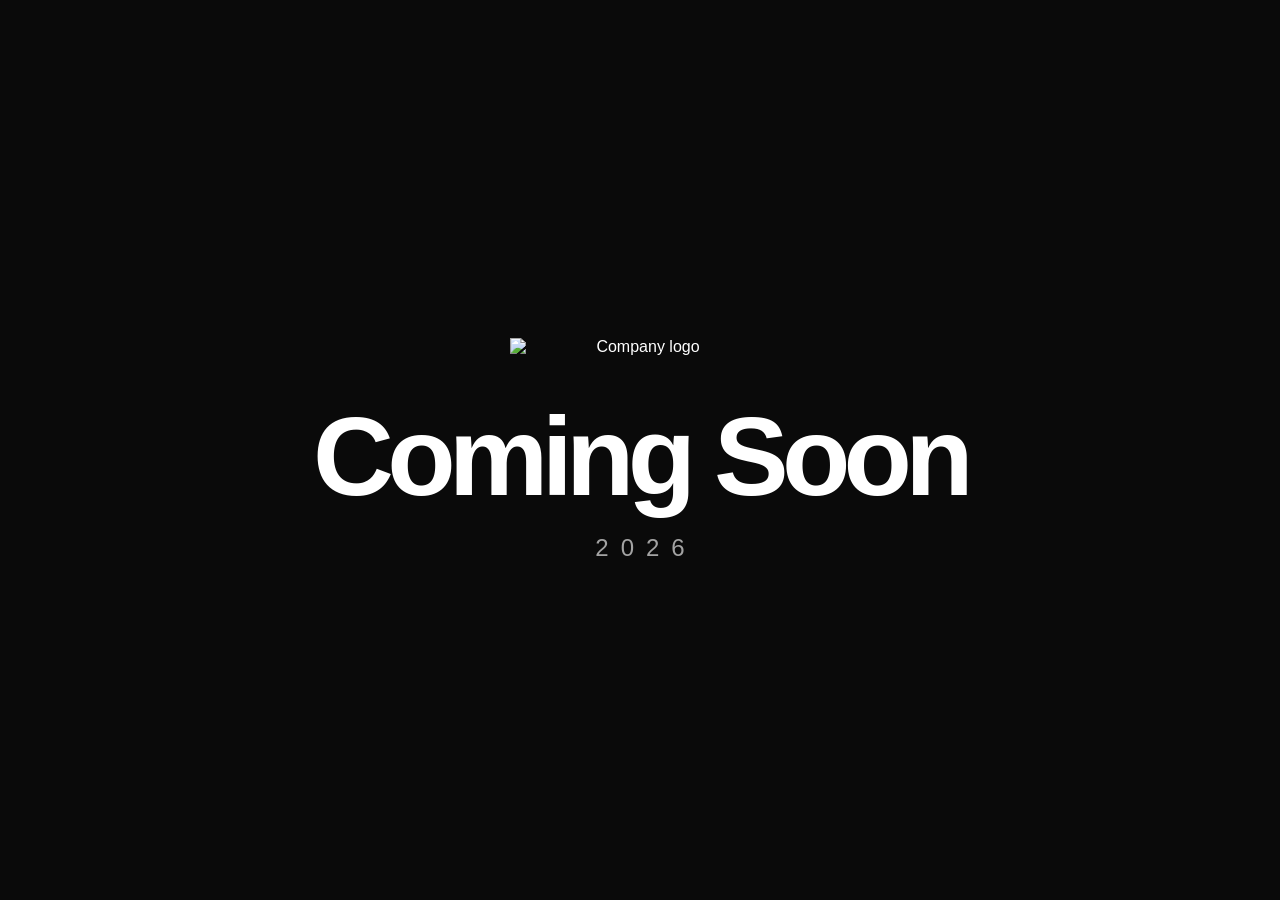
==== docs/index.html @ 945931c4 "Create coming soon page" ====
<!DOCTYPE html>
<html lang="en">
<head>
  <meta charset="UTF-8">

  <meta
    name="viewport"
    content="width=device-width, initial-scale=1.0"
  >

  <meta
    name="robots"
    content="noindex, nofollow, noarchive"
  >

  <title>Coming Soon — 2026</title>

  <style>
    * {
      box-sizing: border-box;
    }

    html,
    body {
      margin: 0;
      width: 100%;
      min-height: 100%;
    }

    body {
      min-height: 100vh;
      display: flex;
      align-items: center;
      justify-content: center;
      padding: 32px;
      overflow: hidden;

      background: #0a0a0a;
      color: #ffffff;

      font-family:
        Arial,
        Helvetica,
        sans-serif;
    }

    .coming-soon {
      width: 100%;
      max-width: 700px;
      text-align: center;
    }

    .logo {
      display: block;
      width: min(260px, 65vw);
      max-height: 180px;
      margin: 0 auto 48px;

      object-fit: contain;
    }

    h1 {
      margin: 0;

      font-size: clamp(3rem, 10vw, 7rem);
      font-weight: 600;
      line-height: 0.95;
      letter-spacing: -0.06em;
    }

    .year {
      margin: 24px 0 0;

      color: #a3a3a3;

      font-size: clamp(1rem, 3vw, 1.5rem);
      font-weight: 400;
      letter-spacing: 0.5em;
      text-indent: 0.5em;
    }

    @media (max-width: 500px) {
      .logo {
        margin-bottom: 36px;
      }
    }
  </style>
</head>

<body>
  <main class="coming-soon">
    <img
      class="logo"
      src="logo.png"
      alt="Company logo"
    >

    <h1>Coming Soon</h1>

    <p class="year">2026</p>
  </main>
</body>
</html>
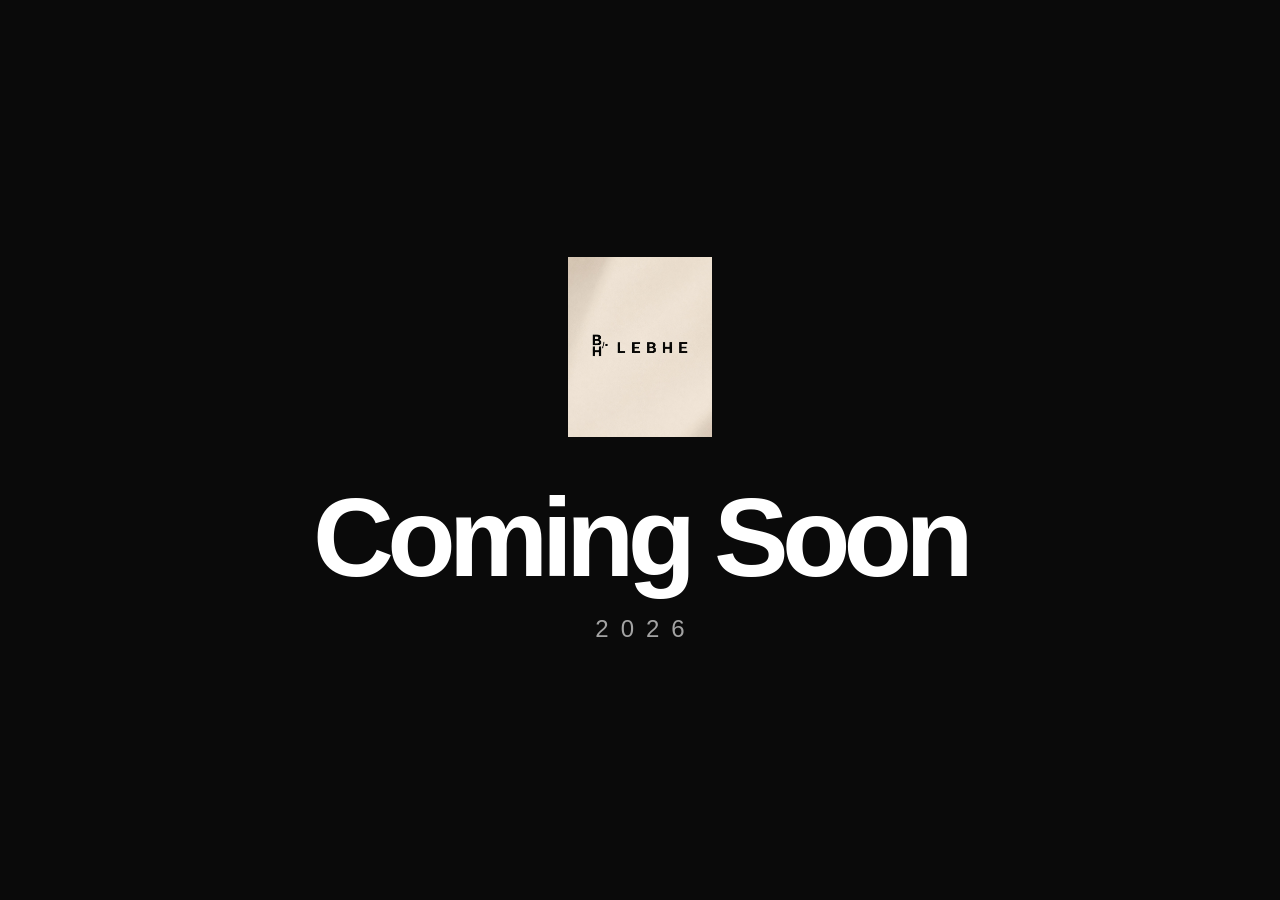
==== commit 683a2922: "Update index.html" ====
--- a/docs/index.html
+++ b/docs/index.html
@@ -91,7 +91,7 @@
   <main class="coming-soon">
     <img
       class="logo"
-      src="logo.png"
+      src="logo.jpg"
       alt="Company logo"
     >
 
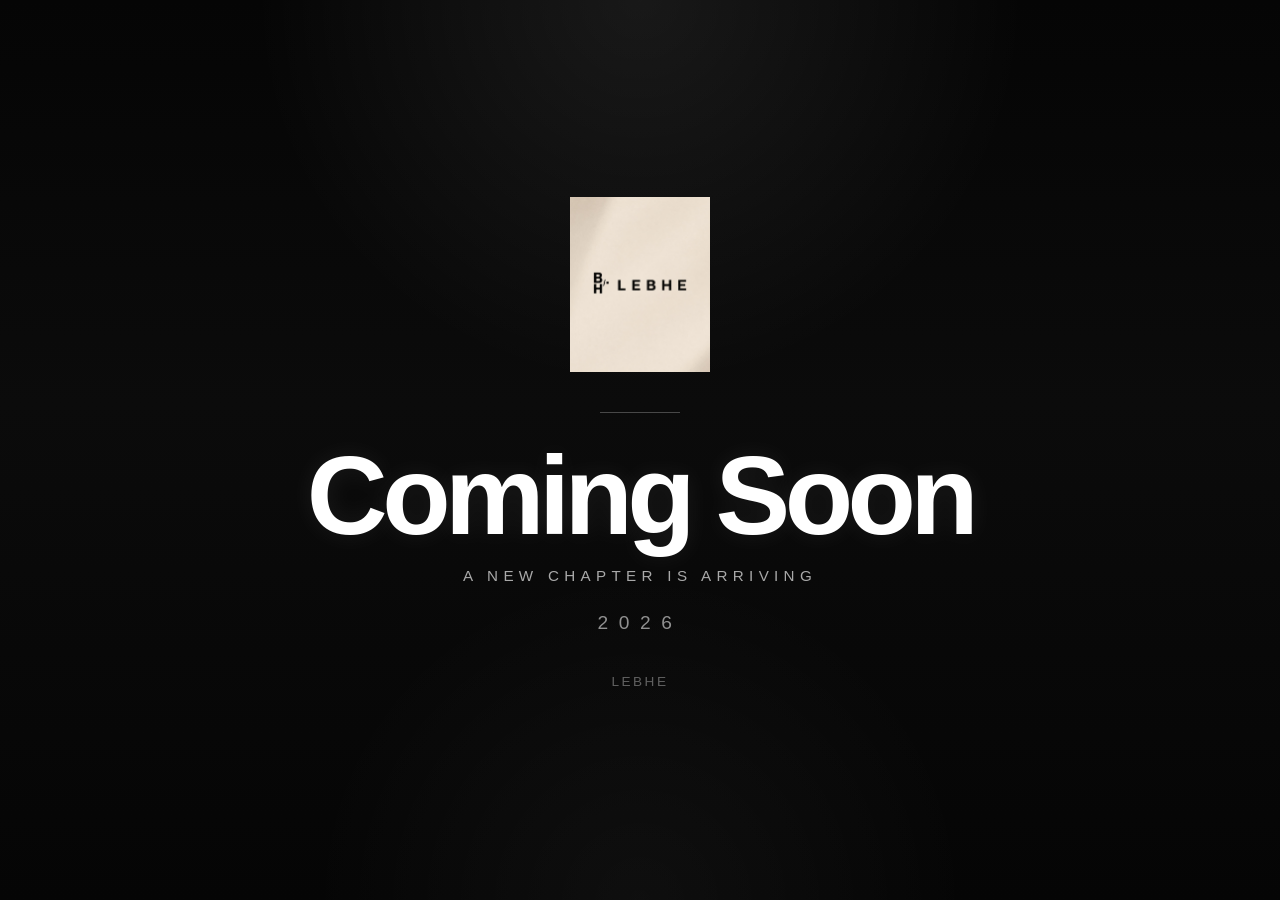
==== commit 9b473a9a: "Refactor index.html for coming soon page Updated the HTML structure and styles for the coming soon p" ====
--- a/docs/index.html
+++ b/docs/index.html
@@ -2,17 +2,7 @@
 <html lang="en">
 <head>
   <meta charset="UTF-8">
-
-  <meta
-    name="viewport"
-    content="width=device-width, initial-scale=1.0"
-  >
-
-  <meta
-    name="robots"
-    content="noindex, nofollow, noarchive"
-  >
-
+  <meta name="viewport" content="width=device-width, initial-scale=1.0">
   <title>Coming Soon — 2026</title>
 
   <style>
@@ -20,9 +10,9 @@
       box-sizing: border-box;
     }
 
-    html,
-    body {
+    html, body {
       margin: 0;
+      padding: 0;
       width: 100%;
       min-height: 100%;
     }
@@ -32,72 +22,105 @@
       display: flex;
       align-items: center;
       justify-content: center;
-      padding: 32px;
+      padding: 30px;
       overflow: hidden;
+      font-family: "Helvetica Neue", Arial, sans-serif;
+      color: white;
+      text-align: center;
 
-      background: #0a0a0a;
-      color: #ffffff;
-
-      font-family:
-        Arial,
-        Helvetica,
-        sans-serif;
+      background:
+        radial-gradient(circle at top, rgba(255,255,255,0.08), transparent 35%),
+        radial-gradient(circle at bottom, rgba(255,255,255,0.04), transparent 30%),
+        linear-gradient(180deg, #050505 0%, #0b0b0b 45%, #050505 100%);
     }
 
-    .coming-soon {
+    .container {
+      max-width: 800px;
       width: 100%;
-      max-width: 700px;
-      text-align: center;
     }
 
     .logo {
       display: block;
-      width: min(260px, 65vw);
-      max-height: 180px;
-      margin: 0 auto 48px;
+      width: 140px;
+      max-width: 45vw;
+      height: auto;
+      margin: 0 auto 40px;
+      object-fit: contain;
+    }
 
-      object-fit: contain;
+    .line {
+      width: 80px;
+      height: 1px;
+      background: rgba(255,255,255,0.25);
+      margin: 0 auto 30px;
     }
 
     h1 {
       margin: 0;
-
       font-size: clamp(3rem, 10vw, 7rem);
       font-weight: 600;
+      letter-spacing: -0.05em;
       line-height: 0.95;
-      letter-spacing: -0.06em;
+      text-shadow: 0 0 24px rgba(255,255,255,0.08);
+    }
+
+    .subtitle {
+      margin-top: 18px;
+      color: rgba(255,255,255,0.65);
+      font-size: 0.95rem;
+      letter-spacing: 0.35em;
+      text-transform: uppercase;
     }
 
     .year {
-      margin: 24px 0 0;
-
-      color: #a3a3a3;
-
-      font-size: clamp(1rem, 3vw, 1.5rem);
-      font-weight: 400;
-      letter-spacing: 0.5em;
-      text-indent: 0.5em;
+      margin-top: 28px;
+      font-size: 1.2rem;
+      color: rgba(255,255,255,0.55);
+      letter-spacing: 0.55em;
+      text-transform: uppercase;
     }
 
-    @media (max-width: 500px) {
+    .small-text {
+      margin-top: 40px;
+      font-size: 0.85rem;
+      color: rgba(255,255,255,0.35);
+      letter-spacing: 0.18em;
+      text-transform: uppercase;
+    }
+
+    @media (max-width: 600px) {
       .logo {
-        margin-bottom: 36px;
+        width: 110px;
+        margin-bottom: 30px;
+      }
+
+      .subtitle {
+        font-size: 0.8rem;
+        letter-spacing: 0.25em;
+      }
+
+      .year {
+        font-size: 1rem;
+        letter-spacing: 0.4em;
+      }
+
+      .small-text {
+        font-size: 0.75rem;
       }
     }
   </style>
 </head>
+<body>
+  <main class="container">
+    <img class="logo" src="./logo.jpg" alt="Logo">
 
-<body>
-  <main class="coming-soon">
-    <img
-      class="logo"
-      src="logo.jpg"
-      alt="Company logo"
-    >
+    <div class="line"></div>
 
     <h1>Coming Soon</h1>
+    <p class="subtitle">A new chapter is arriving</p>
+    <p class="year">2026</p>
 
-    <p class="year">2026</p>
+    <p class="small-text">LEBHE</p>
   </main>
 </body>
 </html>
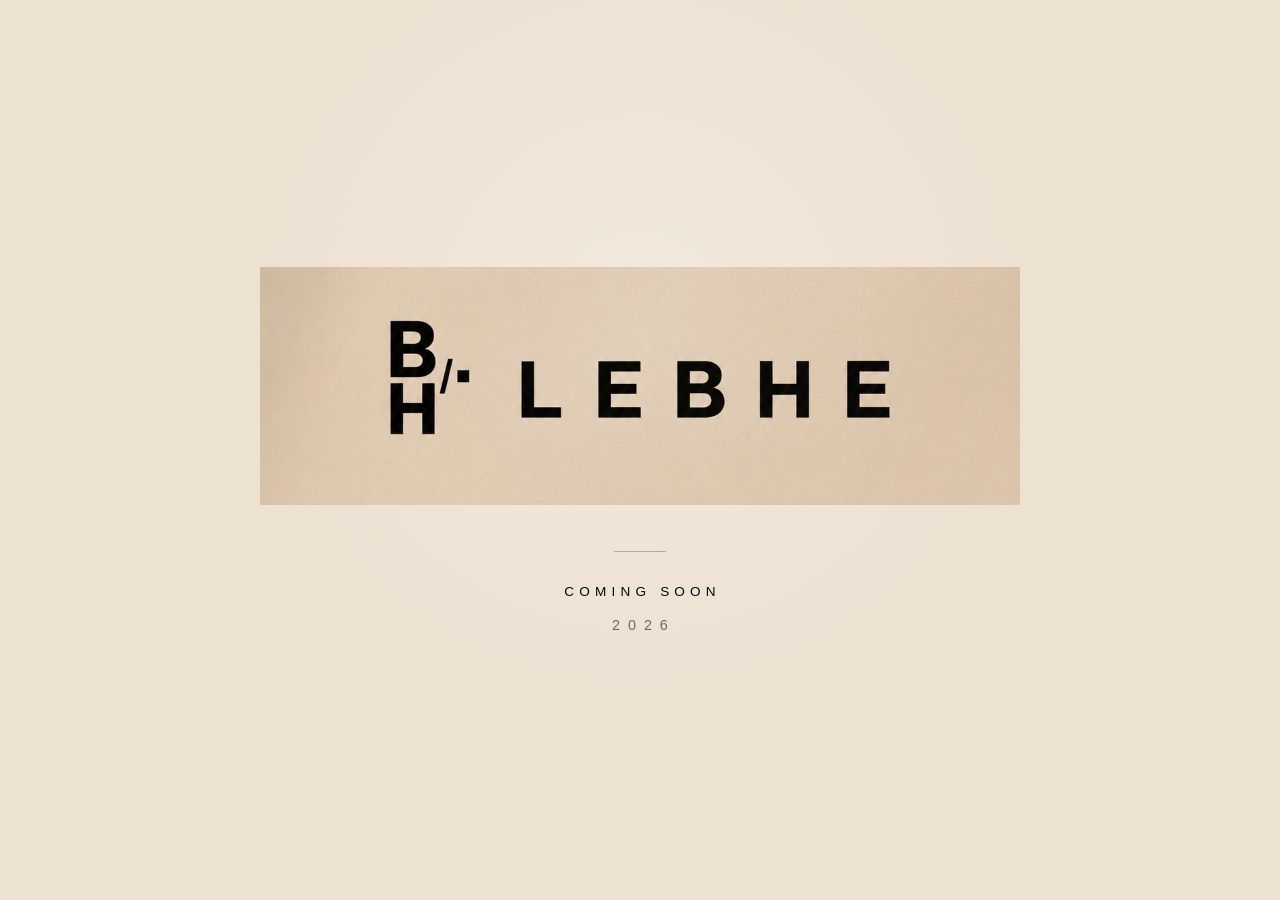
==== commit a374455f: "Improve coming soon design" ====
--- a/docs/index.html
+++ b/docs/index.html
@@ -2,125 +2,149 @@
 <html lang="en">
 <head>
   <meta charset="UTF-8">
-  <meta name="viewport" content="width=device-width, initial-scale=1.0">
-  <title>Coming Soon — 2026</title>
+
+  <meta
+    name="viewport"
+    content="width=device-width, initial-scale=1.0"
+  >
+
+  <meta
+    name="robots"
+    content="noindex, nofollow, noarchive"
+  >
+
+  <title>LEBHE — Coming Soon</title>
 
   <style>
+    :root {
+      --background: #ede1d2;
+      --text: #0a0a0a;
+      --muted: rgba(10, 10, 10, 0.55);
+      --line: rgba(10, 10, 10, 0.25);
+    }
+
     * {
       box-sizing: border-box;
     }
 
-    html, body {
+    html,
+    body {
       margin: 0;
-      padding: 0;
       width: 100%;
       min-height: 100%;
     }
 
     body {
       min-height: 100vh;
+      min-height: 100svh;
+
+      background:
+        radial-gradient(
+          circle at 50% 35%,
+          rgba(255, 255, 255, 0.25),
+          transparent 45%
+        ),
+        var(--background);
+
+      color: var(--text);
+      font-family: Arial, Helvetica, sans-serif;
+    }
+
+    .page {
+      min-height: 100vh;
+      min-height: 100svh;
+
       display: flex;
+      flex-direction: column;
       align-items: center;
       justify-content: center;
-      padding: 30px;
-      overflow: hidden;
-      font-family: "Helvetica Neue", Arial, sans-serif;
-      color: white;
+
+      padding: 48px 24px;
       text-align: center;
-
-      background:
-        radial-gradient(circle at top, rgba(255,255,255,0.08), transparent 35%),
-        radial-gradient(circle at bottom, rgba(255,255,255,0.04), transparent 30%),
-        linear-gradient(180deg, #050505 0%, #0b0b0b 45%, #050505 100%);
     }
 
-    .container {
-      max-width: 800px;
-      width: 100%;
+    /*
+      This frame crops the large empty areas
+      from the original portrait JPG.
+    */
+    .logo-frame {
+      width: min(760px, 92vw);
+      aspect-ratio: 3.2 / 1;
+
+      overflow: hidden;
+      position: relative;
     }
 
     .logo {
+      width: 100%;
+      height: 100%;
+
       display: block;
-      width: 140px;
-      max-width: 45vw;
-      height: auto;
-      margin: 0 auto 40px;
-      object-fit: contain;
+      object-fit: cover;
+      object-position: center 50%;
+
+      mix-blend-mode: multiply;
     }
 
-    .line {
-      width: 80px;
+    .divider {
+      width: 52px;
       height: 1px;
-      background: rgba(255,255,255,0.25);
-      margin: 0 auto 30px;
+
+      margin: 46px auto 32px;
+      background: var(--line);
     }
 
-    h1 {
+    .status {
       margin: 0;
-      font-size: clamp(3rem, 10vw, 7rem);
-      font-weight: 600;
-      letter-spacing: -0.05em;
-      line-height: 0.95;
-      text-shadow: 0 0 24px rgba(255,255,255,0.08);
-    }
 
-    .subtitle {
-      margin-top: 18px;
-      color: rgba(255,255,255,0.65);
-      font-size: 0.95rem;
-      letter-spacing: 0.35em;
+      font-size: clamp(0.7rem, 1.3vw, 0.85rem);
+      font-weight: 500;
+      letter-spacing: 0.38em;
+      text-indent: 0.38em;
       text-transform: uppercase;
     }
 
     .year {
-      margin-top: 28px;
-      font-size: 1.2rem;
-      color: rgba(255,255,255,0.55);
+      margin: 18px 0 0;
+
+      color: var(--muted);
+      font-size: clamp(0.75rem, 1.4vw, 0.9rem);
+      font-weight: 400;
       letter-spacing: 0.55em;
-      text-transform: uppercase;
-    }
-
-    .small-text {
-      margin-top: 40px;
-      font-size: 0.85rem;
-      color: rgba(255,255,255,0.35);
-      letter-spacing: 0.18em;
-      text-transform: uppercase;
+      text-indent: 0.55em;
     }
 
     @media (max-width: 600px) {
-      .logo {
-        width: 110px;
-        margin-bottom: 30px;
+      .page {
+        padding: 32px 18px;
       }
 
-      .subtitle {
-        font-size: 0.8rem;
-        letter-spacing: 0.25em;
+      .logo-frame {
+        width: 94vw;
+        aspect-ratio: 2.45 / 1;
       }
 
-      .year {
-        font-size: 1rem;
-        letter-spacing: 0.4em;
-      }
-
-      .small-text {
-        font-size: 0.75rem;
+      .divider {
+        margin-top: 36px;
       }
     }
   </style>
 </head>
+
 <body>
-  <main class="container">
-    <img class="logo" src="./logo.jpg" alt="Logo">
+  <main class="page">
+    <div class="logo-frame">
+      <img
+        class="logo"
+        src="./logo.jpg"
+        alt="LEBHE"
+      >
+    </div>
 
-    <div class="line"></div>
+    <div class="divider" aria-hidden="true"></div>
 
-    <h1>Coming Soon</h1>
-    <p class="subtitle">A new chapter is arriving</p>
+    <p class="status">Coming Soon</p>
     <p class="year">2026</p>
-
-    <p class="small-text">LEBHE</p>
   </main>
 </body>
 </html>
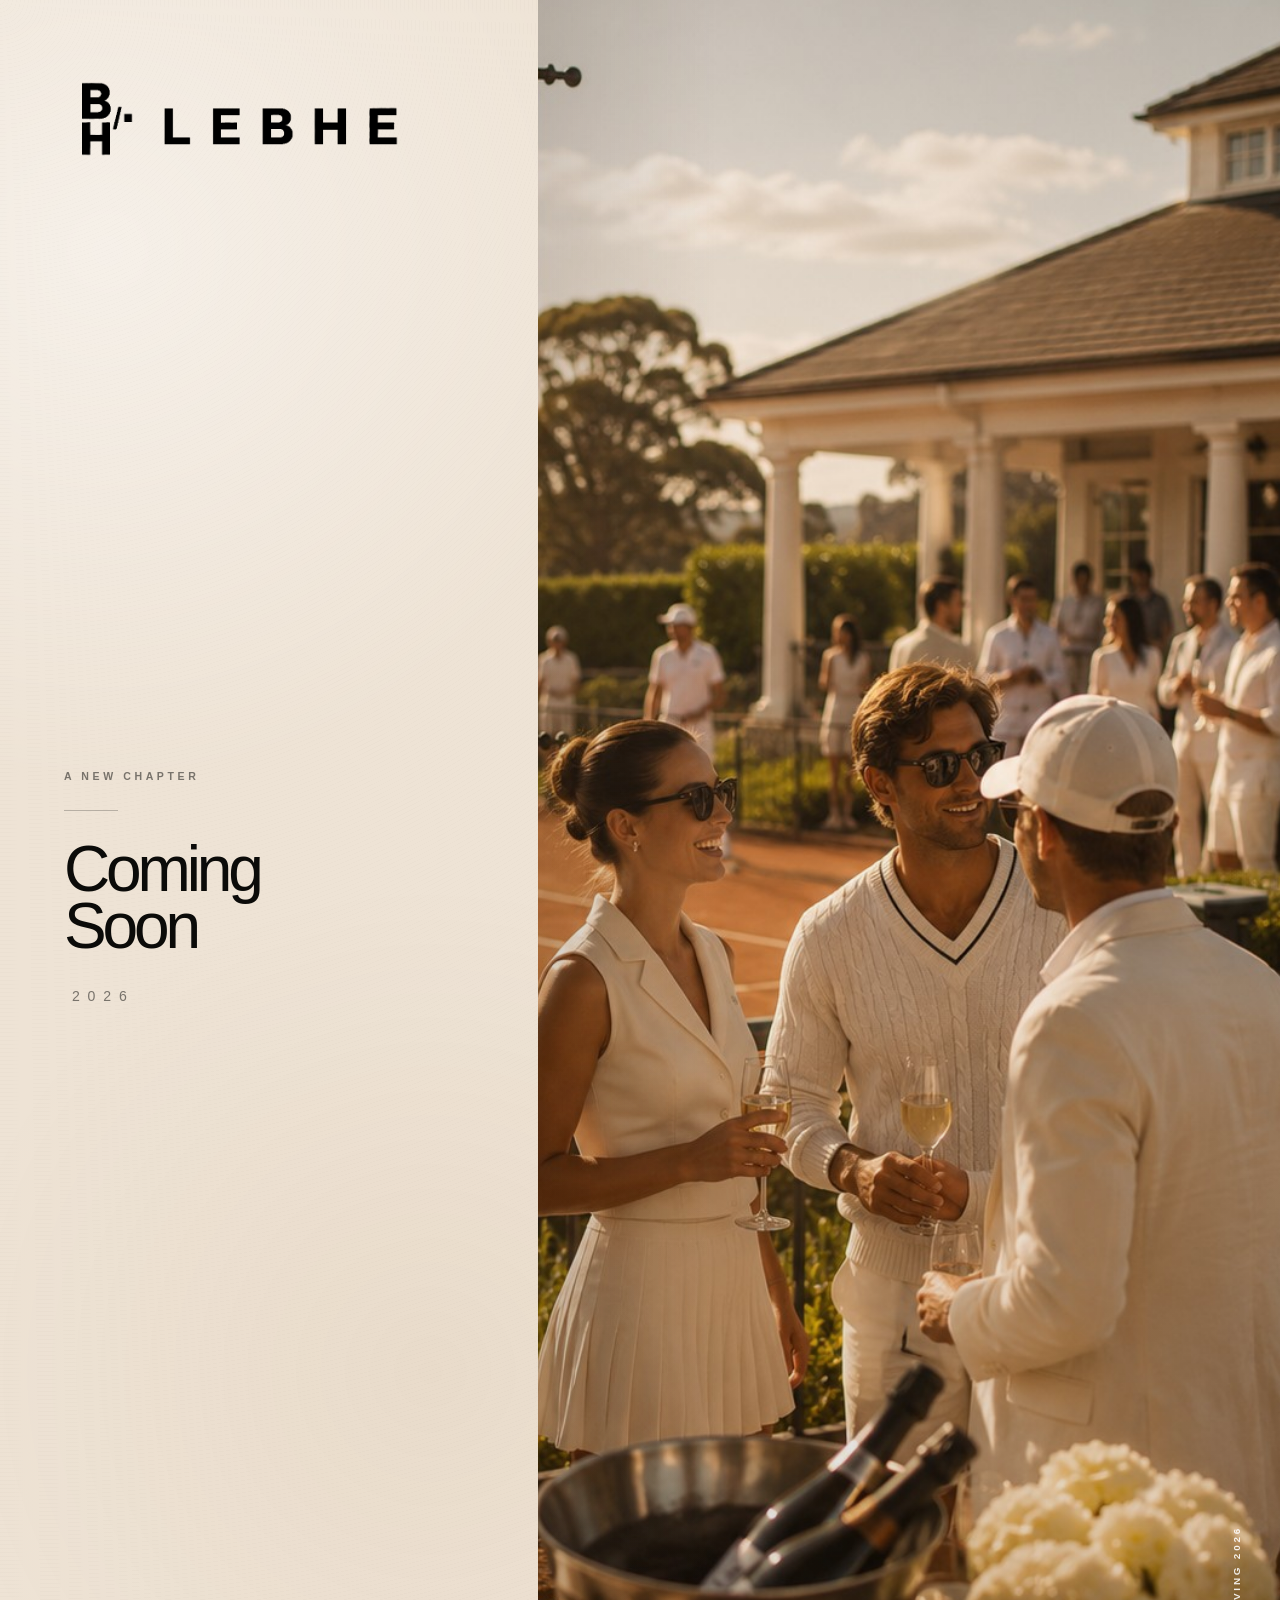
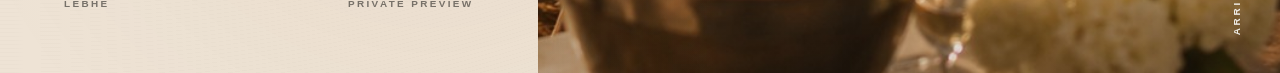
==== commit 4602aa24: "Add files via upload" ====
--- a/docs/index.html
+++ b/docs/index.html
@@ -5,7 +5,7 @@
 
   <meta
     name="viewport"
-    content="width=device-width, initial-scale=1.0"
+    content="width=device-width, initial-scale=1"
   >
 
   <meta
@@ -17,10 +17,11 @@
 
   <style>
     :root {
-      --background: #ede1d2;
-      --text: #0a0a0a;
-      --muted: rgba(10, 10, 10, 0.55);
-      --line: rgba(10, 10, 10, 0.25);
+      --paper: #eee3d5;
+      --paper-light: #f5ede3;
+      --ink: #0b0b09;
+      --muted: rgba(11, 11, 9, 0.52);
+      --line: rgba(11, 11, 9, 0.24);
     }
 
     * {
@@ -35,97 +36,246 @@
     }
 
     body {
-      min-height: 100vh;
-      min-height: 100svh;
-
-      background:
-        radial-gradient(
-          circle at 50% 35%,
-          rgba(255, 255, 255, 0.25),
-          transparent 45%
-        ),
-        var(--background);
-
-      color: var(--text);
+      background: var(--paper);
+      color: var(--ink);
       font-family: Arial, Helvetica, sans-serif;
     }
 
     .page {
       min-height: 100vh;
       min-height: 100svh;
-
+      display: grid;
+      grid-template-columns: minmax(360px, 42%) 1fr;
+      background: var(--paper);
+    }
+
+    .panel {
+      position: relative;
+      z-index: 2;
+      min-height: 100vh;
+      min-height: 100svh;
       display: flex;
       flex-direction: column;
+      padding: clamp(32px, 5vw, 76px);
+      overflow: hidden;
+
+      background:
+        radial-gradient(
+          circle at 20% 15%,
+          rgba(255, 255, 255, 0.48),
+          transparent 36%
+        ),
+        radial-gradient(
+          circle at 80% 82%,
+          rgba(172, 127, 77, 0.08),
+          transparent 34%
+        ),
+        var(--paper);
+    }
+
+    .panel::after {
+      content: "";
+      position: absolute;
+      inset: 0;
+      pointer-events: none;
+      opacity: 0.18;
+
+      background-image:
+        repeating-radial-gradient(
+          circle at 0 0,
+          rgba(0, 0, 0, 0.08) 0,
+          rgba(0, 0, 0, 0.08) 0.55px,
+          transparent 0.7px,
+          transparent 4px
+        );
+    }
+
+    .brand,
+    .message,
+    .footer {
+      position: relative;
+      z-index: 1;
+    }
+
+    .brand {
+      display: flex;
       align-items: center;
-      justify-content: center;
-
-      padding: 48px 24px;
-      text-align: center;
-    }
-
-    /*
-      This frame crops the large empty areas
-      from the original portrait JPG.
-    */
-    .logo-frame {
-      width: min(760px, 92vw);
-      aspect-ratio: 3.2 / 1;
-
+      justify-content: flex-start;
+    }
+
+    .logo {
+      display: block;
+      width: min(360px, 86%);
+      height: auto;
+    }
+
+    .message {
+      width: 100%;
+      max-width: 470px;
+      margin: auto 0;
+      padding: clamp(58px, 9vh, 110px) 0;
+    }
+
+    .eyebrow {
+      margin: 0 0 28px;
+      color: var(--muted);
+      font-size: 0.66rem;
+      font-weight: 600;
+      letter-spacing: 0.34em;
+      text-transform: uppercase;
+    }
+
+    .rule {
+      width: 54px;
+      height: 1px;
+      margin-bottom: 30px;
+      background: var(--line);
+    }
+
+    h1 {
+      max-width: 390px;
+      margin: 0;
+
+      font-size: clamp(2.6rem, 5vw, 5.7rem);
+      font-weight: 500;
+      line-height: 0.9;
+      letter-spacing: -0.065em;
+    }
+
+    .year {
+      margin: 32px 0 0;
+      color: var(--muted);
+      font-size: 0.88rem;
+      font-weight: 500;
+      letter-spacing: 0.56em;
+      text-indent: 0.56em;
+    }
+
+    .footer {
+      display: flex;
+      align-items: center;
+      justify-content: space-between;
+      gap: 20px;
+
+      color: var(--muted);
+      font-size: 0.62rem;
+      font-weight: 600;
+      letter-spacing: 0.24em;
+      text-transform: uppercase;
+    }
+
+    .visual {
+      position: relative;
+      min-height: 100vh;
+      min-height: 100svh;
       overflow: hidden;
-      position: relative;
-    }
-
-    .logo {
+      background: #a77a4e;
+    }
+
+    .visual img {
       width: 100%;
       height: 100%;
-
+      min-height: 100vh;
+      min-height: 100svh;
       display: block;
       object-fit: cover;
-      object-position: center 50%;
-
-      mix-blend-mode: multiply;
-    }
-
-    .divider {
-      width: 52px;
-      height: 1px;
-
-      margin: 46px auto 32px;
-      background: var(--line);
-    }
-
-    .status {
-      margin: 0;
-
-      font-size: clamp(0.7rem, 1.3vw, 0.85rem);
-      font-weight: 500;
-      letter-spacing: 0.38em;
-      text-indent: 0.38em;
+      object-position: center 48%;
+      transform: scale(1.015);
+    }
+
+    .visual::before {
+      content: "";
+      position: absolute;
+      z-index: 1;
+      inset: 0;
+      pointer-events: none;
+
+      background:
+        linear-gradient(
+          90deg,
+          rgba(32, 21, 11, 0.15),
+          transparent 24%
+        ),
+        linear-gradient(
+          180deg,
+          rgba(20, 13, 7, 0.08),
+          transparent 38%,
+          rgba(20, 13, 7, 0.14)
+        );
+    }
+
+    .visual-label {
+      position: absolute;
+      z-index: 2;
+      right: clamp(24px, 3vw, 48px);
+      bottom: clamp(24px, 3vw, 48px);
+
+      color: rgba(255, 255, 255, 0.88);
+      font-size: 0.62rem;
+      font-weight: 600;
+      letter-spacing: 0.28em;
       text-transform: uppercase;
-    }
-
-    .year {
-      margin: 18px 0 0;
-
-      color: var(--muted);
-      font-size: clamp(0.75rem, 1.4vw, 0.9rem);
-      font-weight: 400;
-      letter-spacing: 0.55em;
-      text-indent: 0.55em;
-    }
-
-    @media (max-width: 600px) {
+      writing-mode: vertical-rl;
+      transform: rotate(180deg);
+    }
+
+    @media (max-width: 760px) {
       .page {
-        padding: 32px 18px;
-      }
-
-      .logo-frame {
-        width: 94vw;
-        aspect-ratio: 2.45 / 1;
-      }
-
-      .divider {
-        margin-top: 36px;
+        grid-template-columns: 1fr;
+        grid-template-rows: 56svh auto;
+      }
+
+      .visual {
+        grid-row: 1;
+        min-height: 56svh;
+      }
+
+      .visual img {
+        min-height: 56svh;
+        object-position: center 45%;
+      }
+
+      .panel {
+        grid-row: 2;
+        min-height: 44svh;
+        padding: 30px 24px 28px;
+      }
+
+      .brand {
+        justify-content: center;
+      }
+
+      .logo {
+        width: min(330px, 88vw);
+      }
+
+      .message {
+        margin: 0 auto;
+        padding: 50px 0 54px;
+        text-align: center;
+      }
+
+      .rule {
+        margin-right: auto;
+        margin-left: auto;
+      }
+
+      h1 {
+        max-width: none;
+        font-size: clamp(2.8rem, 15vw, 4.7rem);
+      }
+
+      .footer {
+        justify-content: center;
+      }
+
+      .footer span:last-child {
+        display: none;
+      }
+
+      .visual-label {
+        right: 18px;
+        bottom: 20px;
       }
     }
   </style>
@@ -133,18 +283,37 @@
 
 <body>
   <main class="page">
-    <div class="logo-frame">
+    <section class="panel">
+      <header class="brand">
+        <img
+          class="logo"
+          src="./logo.png"
+          alt="LEBHE"
+        >
+      </header>
+
+      <div class="message">
+        <p class="eyebrow">A new chapter</p>
+        <div class="rule" aria-hidden="true"></div>
+
+        <h1>Coming<br>Soon</h1>
+        <p class="year">2026</p>
+      </div>
+
+      <footer class="footer">
+        <span>LEBHE</span>
+        <span>Private preview</span>
+      </footer>
+    </section>
+
+    <section class="visual" aria-label="LEBHE atmosphere">
       <img
-        class="logo"
-        src="./logo.jpg"
-        alt="LEBHE"
+        src="./hero.jpg"
+        alt=""
       >
-    </div>
-
-    <div class="divider" aria-hidden="true"></div>
-
-    <p class="status">Coming Soon</p>
-    <p class="year">2026</p>
+
+      <span class="visual-label">Arriving 2026</span>
+    </section>
   </main>
 </body>
 </html>
